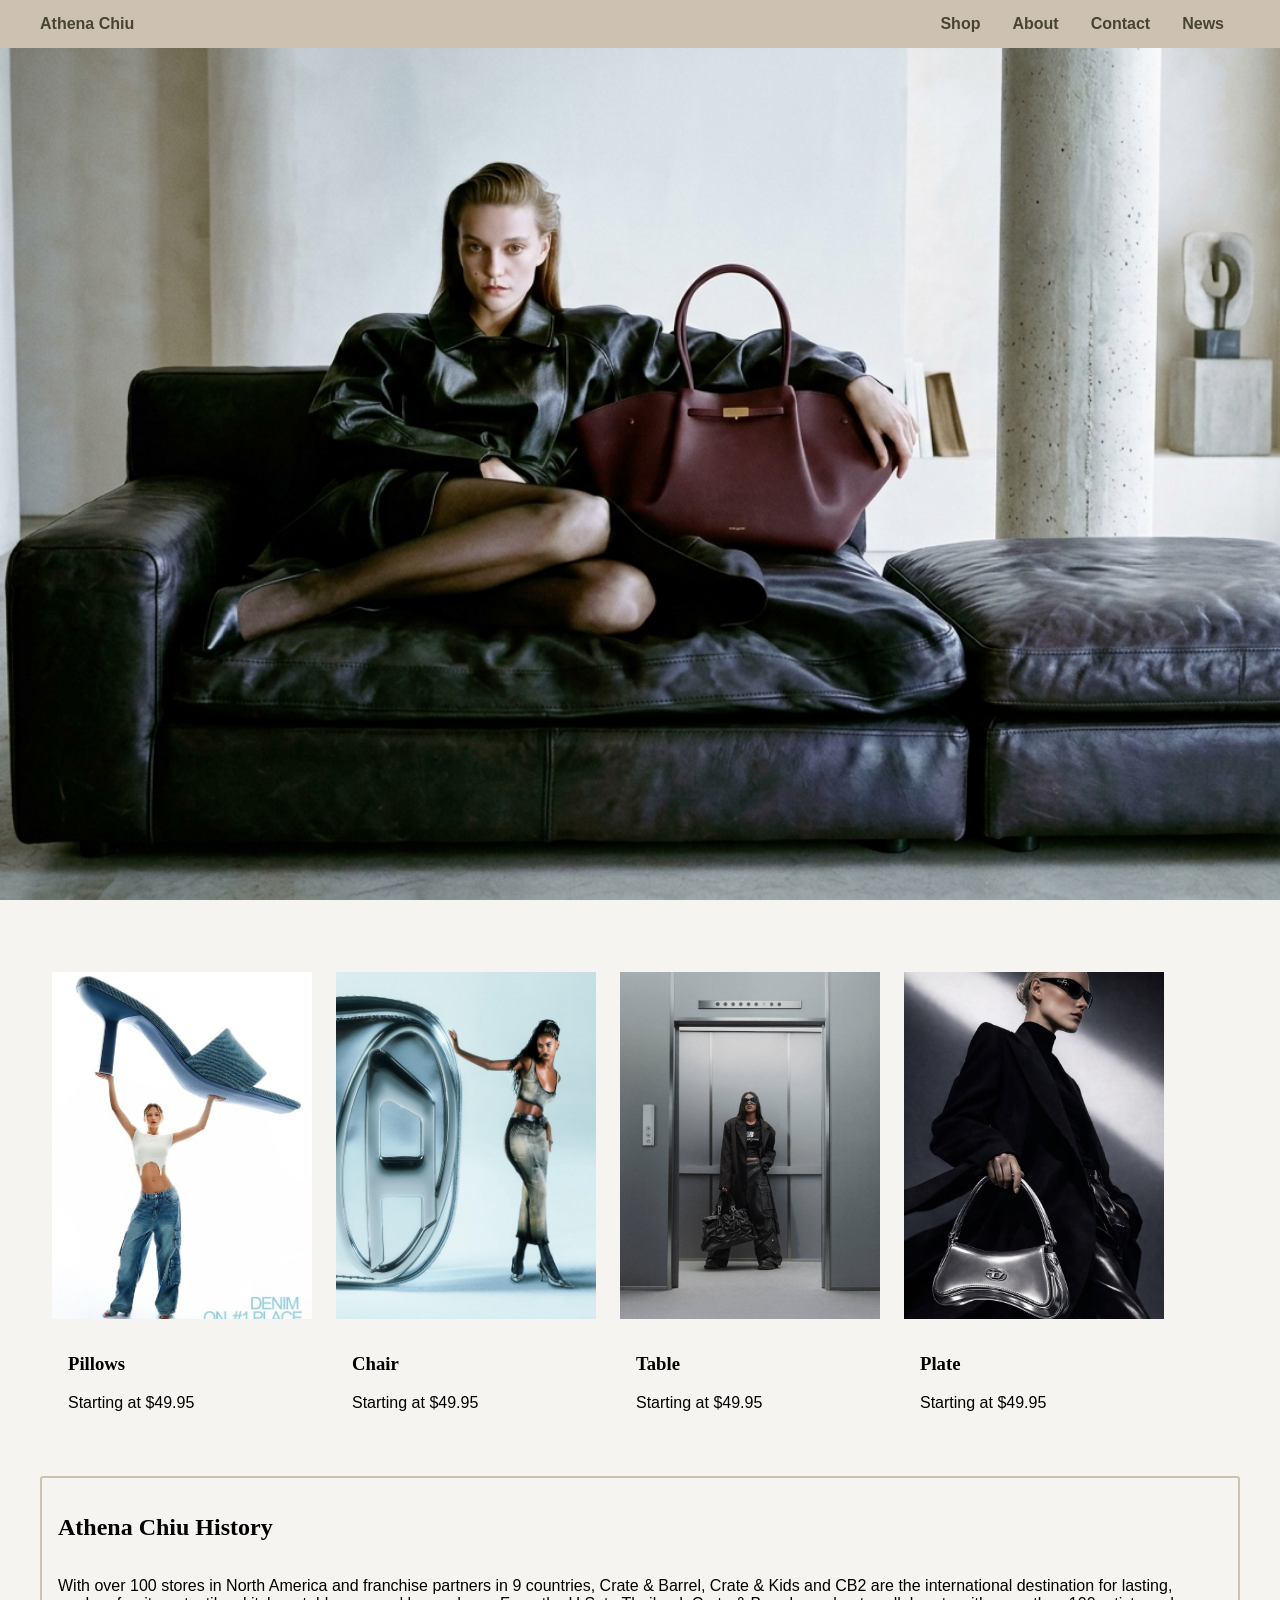
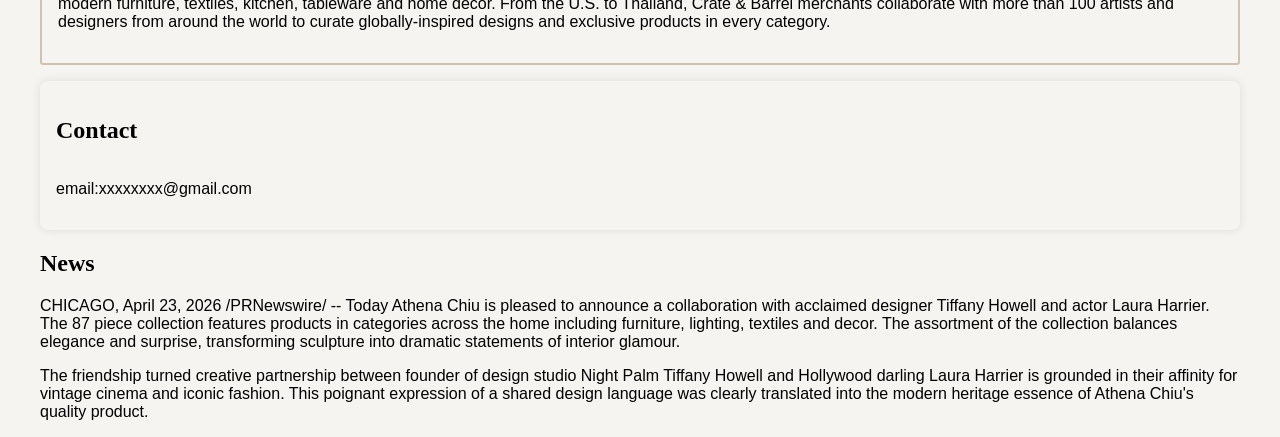
==== athenasite/public_html/aau/wnm608/chiu.athena/index.html @ 8b929cfa "Fix nested repository and restore homework files" ====
<!DOCTYPE html>
<html lang="en">
<head>
	<meta charset="UTF-8">
	<meta name="viewport" content="width=device-width, initial-scale=1.0">
	<title>Athena Chiu</title>

	<link rel="stylesheet" href="lib/css/styleguide.css">
	<link rel="stylesheet" href="css/storetheme.css">
</head>
<body>
	
	<header class="navbar">
		<div class="container display-flex">
			<div class="flex-none">
				<h1>Athena Chiu</h1>
			</div>
			<div class="flex-stretch"></div>

			<nav class="flex-none nav">
				<ul class="container display-flex">
					<li><a href="#article1">Shop</a></li>
					<li><a href="#article2">About</a></li>
					<li><a href="#article3">Contact</a></li>
					<li><a href="#article4">News</a></li>
				</ul>
			</nav>
		</div>
	</header>


	<div class="view-window" style="background-image:url('img/sofa.jpeg')">
		
	</div>
	<div id="article1" class="container display-flex">
		<div class="product">
  <img src="img/pillow.jpg" alt="Pillows">
  <div class="product-info">
    <h3>Pillows</h3>
    <p>Starting at $49.95</p>
  </div>
</div>

		<div class="product">
  <img src="img/chair.jpg" alt="Chair">
  <div class="product-info">
    <h3>Chair</h3>
    <p>Starting at $49.95</p>
  </div>
</div>

<div class="product">
  <img src="img/table.jpg" alt="Table">
  <div class="product-info">
    <h3>Table</h3>
    <p>Starting at $49.95</p>
  </div>
</div>

<div class="product">
  <img src="img/plate.jpg" alt="Plate">
  <div class="product-info">
    <h3>Plate</h3>
    <p>Starting at $49.95</p>
  </div>
</div>
</div>

		<div class="container">
		<!--<article id="article1" class="article card soft">
			<h2>Article 1</h2>
			<div class="article-body">
				<p>Lorem ipsum, dolor sit amet consectetur adipisicing, elit. Necessitatibus iste accusamus odit, pariatur mollitia! Ipsam reiciendis dignissimos sequi explicabo quas animi possimus, magnam qui minus commodi temporibus dicta ducimus placeat suscipit harum deserunt obcaecati! Sit aliquid dolorum, quos necessitatibus vel!</p>
				<p>Aut perferendis, odit saepe numquam sequi accusantium dolores distinctio suscipit consequatur perspiciatis eos nostrum, magnam velit ipsam minima totam ex minus dicta quos cum reprehenderit, corporis quas alias cumque. Illo consequuntur perferendis saepe totam officiis doloremque quam fugiat nam amet?</p>
				<p>Qui distinctio autem reiciendis cum non neque impedit repellendus totam dolorem quos. Rem voluptates inventore temporibus facilis ex. Ducimus nostrum natus libero illum impedit architecto harum fugiat odio. Magnam delectus cumque vitae voluptas ut hic asperiores excepturi aperiam voluptates in.</p>
			</div>
		</article>-->
		
		<article id="article2" class="article card hard">
			<h2>Athena Chiu History</h2>
			<div class="article-body">
				<p>With over 100 stores in North America and franchise partners in 9 countries, Crate & Barrel, Crate & Kids and CB2 are the international destination for lasting, modern furniture, textiles, kitchen, tableware and home decor. From the U.S. to Thailand, Crate & Barrel merchants collaborate with more than 100 artists and designers from around the world to curate globally-inspired designs and exclusive products in every category.</p>
			</div>
		</article>

		<article id="article3" class="article card soft">
			<h2>Contact</h2>
			<div class="article-body">
				<p>email:xxxxxxxx@gmail.com</p>
			</div>
		</article>

		<article id="article4" class="article">
			<h2>News</h2>
			<div class="article-body">
				<p>CHICAGO, April 23, 2026 /PRNewswire/ -- Today Athena Chiu is pleased to announce a collaboration with acclaimed designer Tiffany Howell and actor Laura Harrier. The 87 piece collection features products in categories across the home including furniture, lighting, textiles and decor. The assortment of the collection balances elegance and surprise, transforming sculpture into dramatic statements of interior glamour.</p>
				<p>The friendship turned creative partnership between founder of design studio Night Palm Tiffany Howell and Hollywood darling Laura Harrier is grounded in their affinity for vintage cinema and iconic fashion. This poignant expression of a shared design language was clearly translated into the modern heritage essence of Athena Chiu's quality product.</p>
			</div>
		</article>
	</div>

</body>
</html>
---- athenasite/public_html/aau/wnm608/chiu.athena/lib/css/styleguide.css ----
/* CSS RESET */


*, *::after, *::before {
	box - sizing: border-box;
}

:root {
	--color-neutral-light:#e6e4dc;
	--color-neutral-medium:#cdc2b2;
	--color-neutral-dark:#8b7b64;

	--color-black:#221f16;
	--color-white:#ffffff;
	--color-gray:#736f68;
	--color-olive:#48442f;

	--header-height:3rem;
	--spacing:1rem;


	--font-serif: Georgia, "Times New Roman", serif;
	--font-sans: Helvetica, Arial, sans-serif;
}

body {
	margin:0;
	font-size:100%;
	font-family:var(--font-sans);
}

h1,
h2,
h3,
h4,
h5,
h6 {
	font-family:var(--font-serif);
}

a {
	color:inherit;
	font-weight:bold;
	text-decoration:none;
}
a:hover {
	text-decoration: underline;
}




/* LAYOUT CLASSES */
.container {
	max-width:1200px;
	margin-right: auto;
	margin-left: auto;
}



.display-flex { display:flex; }
.display-inline-flex { display:inline-flex; }
.display-block { display:block; }
.display-inline-block { display:inline-block; }


.flex-stretch { flex: 1 1 auto;}
.flex-none { flex: none;}


.flex-align-center { align-items:center; }
.flex-justify-center { justify-content:center; }



/* COMPONENT CLASSES */

.nav ul {
	list-style-type:none;
	margin-top: 0;
	margin-bottom: 0;
	padding-left: 0;
}


.navbar {
	background-color:var(--color-neutral-medium);
	color:var(--color-olive);
	line-height:var(--header-height) ;
}

.navbar h1 {
	font-size:1em;
	margin:0;
	font-family:var(--font-sans) ;
}

.navbar a {
	padding:0 1em;
}

/* CARD */

.product {
	background-color: #f6f4f0;
	margin-top: 24px;
	margin-bottom: 1em;
	margin-left: 12px;
	margin-right: 12px;
	padding: 0;

	overflow: hidden;
	position: relative;
	display: flex;
	flex-direction: column;

	/* 改成彈性基準寬度，最大不超過 260px */
	flex: 1 1 200px;
	max-width: 260px;
	box-sizing: border-box;
}

.product img {
  width: 100%;
  aspect-ratio: 3 / 4; /* 強制維持直立黃金比例，圖片高度統一 */
  object-fit: cover;   /* 圖片填滿裁切，不會被壓扁或拉長 */
  display: block;      /* 消除圖片底部預設的 3px 空隙 */
}

/* 文字區域自己補 padding 留白 */
.product-info {
  padding: 1em;
}


.card {
	background-color:#f6f4f0;
	margin-top: 1em;
	margin-bottom: 1em;
	padding: 1em;

	overflow: hidden;
	position: relative;
	display: flex;
	flex-direction: column;
}



.card.soft {
	border-radius: 0.5em;
	box-shadow: 0 0 10px rgba(0, 0, 0, 0.1);
}

.card.hard {
	border-radius: 0.2em;
	border: 2px solid var(--color-neutral-medium);
}

.card.dark {
	background-color:var(--color-neutral-dark) ;
	color:var(--color-neutral-light) ;
}

.card.medium {
	background-color:var(--color-neutral-medium) ;
}

.card.flat {
	padding: 0;
}



.view-window {
	height: 100vh;
	position: relative;
	overflow: hidden;
	background-size: cover;
	background-position: center;
	background-attachment: fixed;
}
---- athenasite/public_html/aau/wnm608/chiu.athena/css/storetheme.css ----
:root {
	--color-offwhite: #f6f4f0;
}

body {
	background-color:var(--color-offwhite) ;
}
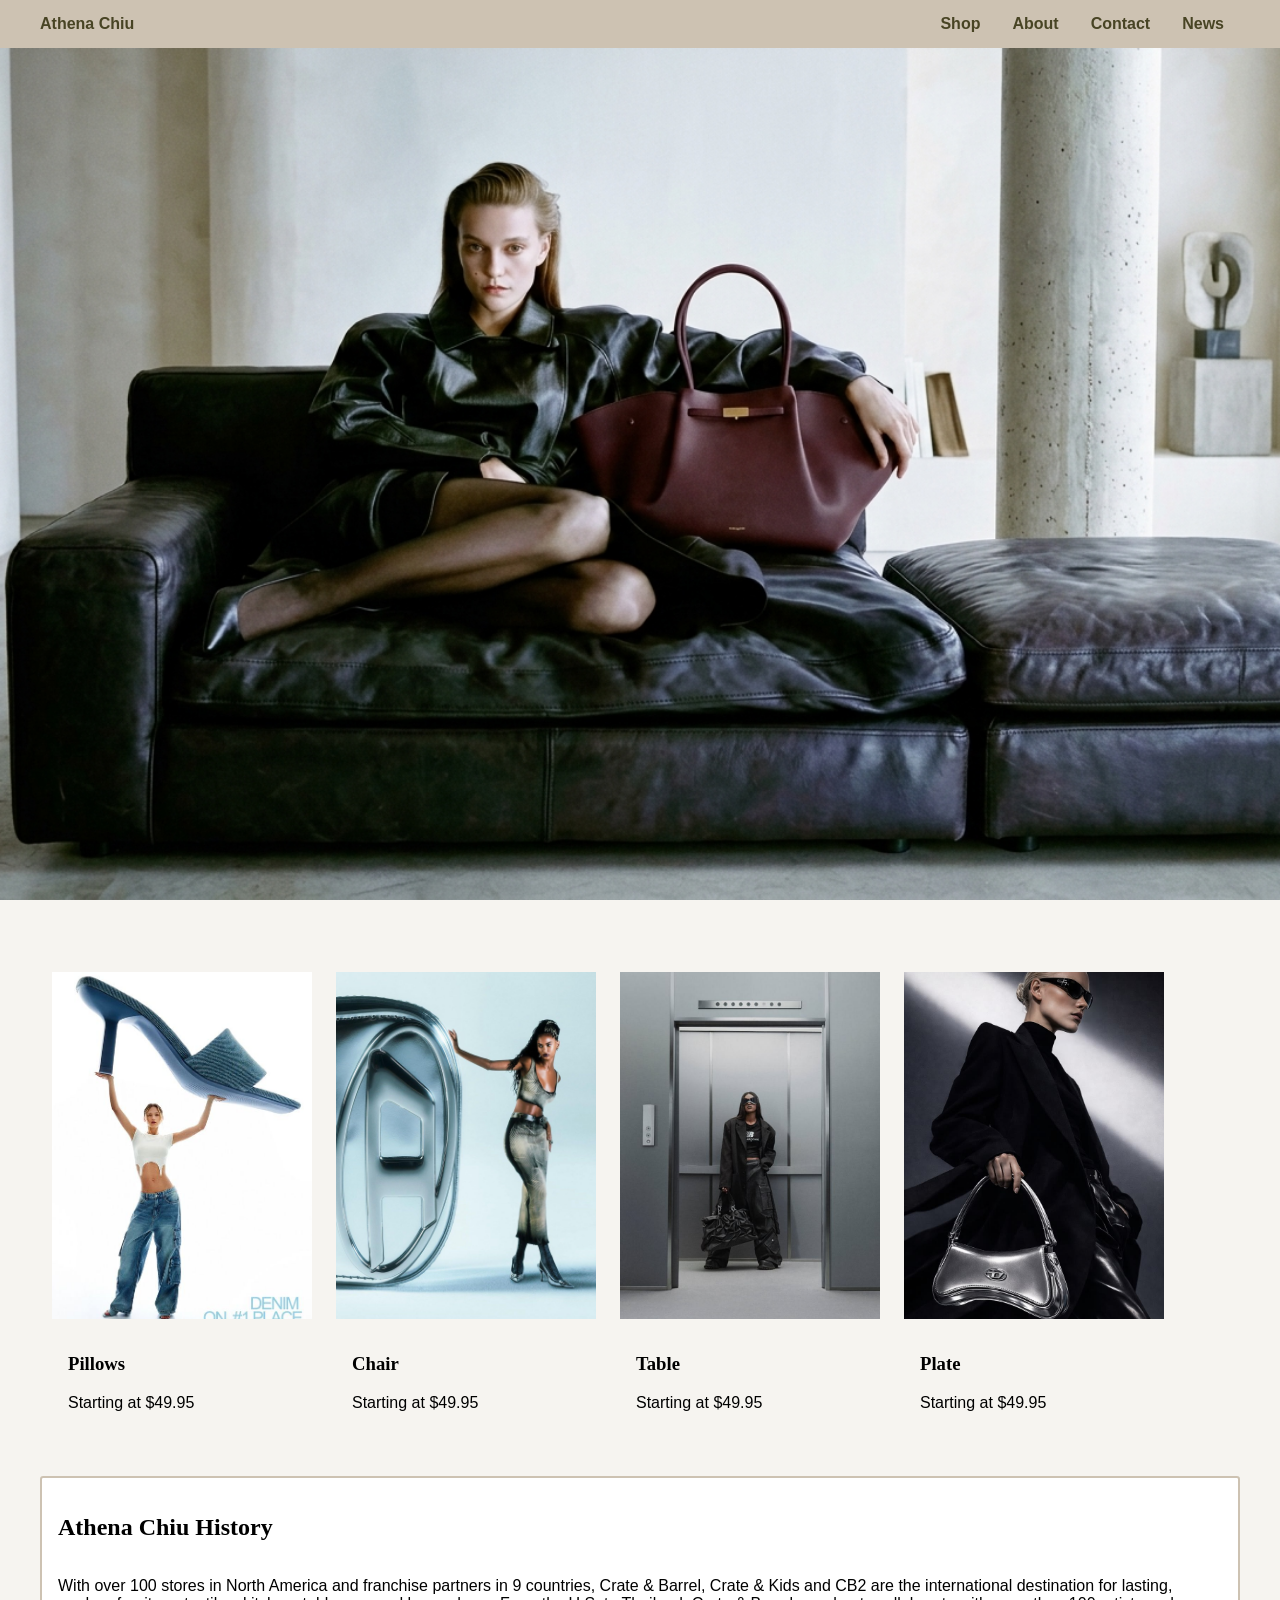
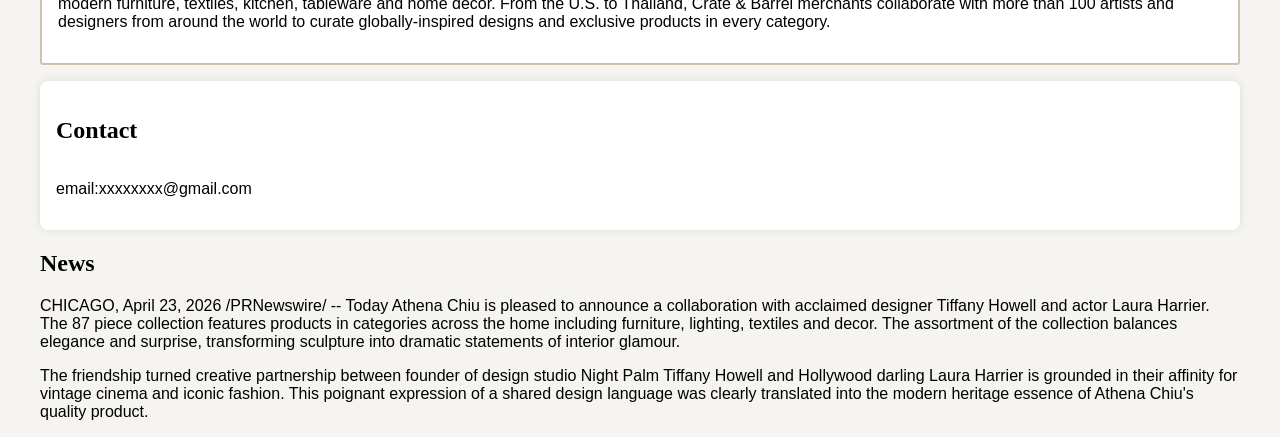
==== commit 52f3822c: "update" ====
--- a/athenasite/public_html/aau/wnm608/chiu.athena/index.html
+++ b/athenasite/public_html/aau/wnm608/chiu.athena/index.html
@@ -33,7 +33,7 @@
 		
 	</div>
 	<div id="article1" class="container display-flex">
-		<div class="product">
+		<div class="home-product">
   <img src="img/pillow.jpg" alt="Pillows">
   <div class="product-info">
     <h3>Pillows</h3>
@@ -41,7 +41,7 @@
   </div>
 </div>
 
-		<div class="product">
+		<div class="home-product">
   <img src="img/chair.jpg" alt="Chair">
   <div class="product-info">
     <h3>Chair</h3>
@@ -49,7 +49,7 @@
   </div>
 </div>
 
-<div class="product">
+<div class="home-product">
   <img src="img/table.jpg" alt="Table">
   <div class="product-info">
     <h3>Table</h3>
@@ -57,7 +57,7 @@
   </div>
 </div>
 
-<div class="product">
+<div class="home-product">
   <img src="img/plate.jpg" alt="Plate">
   <div class="product-info">
     <h3>Plate</h3>
--- a/athenasite/public_html/aau/wnm608/chiu.athena/lib/css/styleguide.css
+++ b/athenasite/public_html/aau/wnm608/chiu.athena/lib/css/styleguide.css
@@ -2,7 +2,7 @@
 
 
 *, *::after, *::before {
-	box - sizing: border-box;
+	box-sizing: border-box;
 }
 
 :root {
@@ -10,10 +10,13 @@
 	--color-neutral-medium:#cdc2b2;
 	--color-neutral-dark:#8b7b64;
 
+	--color-main-light:#b1a592;
+	--color-main-medium:#736f4a;
+	--color-main-dark:#484424;
+
 	--color-black:#221f16;
 	--color-white:#ffffff;
 	--color-gray:#736f68;
-	--color-olive:#48442f;
 
 	--header-height:3rem;
 	--spacing:1rem;
@@ -72,6 +75,24 @@
 .flex-align-center { align-items:center; }
 .flex-justify-center { justify-content:center; }
 
+/* GRID SYSTEM */
+
+.grid {
+    display: grid;
+    grid-template-columns: repeat(12, 1fr);
+}
+
+.grid.gap {
+    gap: 1em;
+}
+
+.col-xs-12 {
+    grid-column: span 12;
+}
+
+.col-md-4 {
+    grid-column: span 4;
+}
 
 
 /* COMPONENT CLASSES */
@@ -83,10 +104,89 @@
 	padding-left: 0;
 }
 
+.nav a {
+	display:block;
+	padding: 0.2em 0.5em;
+}
+
+.nav a:hover {
+	background-color: var(--color-main-medium);
+	color: var(--color-white);
+	text-decoration:none;
+}
+
+.nav .active a {
+	background-color: var(--color-main-light);
+	color: inherit;
+}
+
+.nav-material ul,
+.nav-crumbs ul,
+.nav-pills ul,
+.nav-stretch ul,
+.nav-flex ul {
+	display: flex;
+}
+
+.nav-material li,
+.nav-stretch li {
+	flex: 1 1 auto;
+	text-align: center;
+}
+
+.nav-pills a {
+	border-radius: 2em;
+	padding: 0.5em 1em;
+}
+
+.nav-crumbs a {
+	display: inline-block;
+}
+
+.nav-crumbs .active a,
+.nav-crumbs a:hover {
+	background-color: transparent;
+	color: inherit;
+	text-decoration: underline;
+}
+
+.nav-crumbs li:not(:first-child)::before {
+	content: '/';
+}
+
+.nav-material a {
+	padding: 0.5em 1em;
+	position: relative;
+}
+
+.nav-material .active a {
+	background-color: transparent;
+	color: inherit;
+}
+
+.nav-material a:hover {
+	background-color:var(--color-neutral-light);
+	color: inherit;
+}
+
+.nav-material a::after {
+	content: '';
+	position: absolute;
+	bottom: 0;
+	left: 0;
+	width: 100%;
+	height: 0;
+	background-color: var(--color-main-medium);
+	transition: all 0.3s;
+}
+
+.nav-material .active a::after {
+	height: 4px;
+}
 
 .navbar {
 	background-color:var(--color-neutral-medium);
-	color:var(--color-olive);
+	color:var(--color-main-dark);
 	line-height:var(--header-height) ;
 }
 
@@ -102,50 +202,47 @@
 
 /* CARD */
 
-.product {
-	background-color: #f6f4f0;
-	margin-top: 24px;
+.home-product {
+    background-color: #f6f4f0;
+    margin-top: 24px;
+    margin-bottom: 1em;
+    margin-left: 12px;
+    margin-right: 12px;
+    padding: 0;
+
+    overflow: hidden;
+    position: relative;
+    display: flex;
+    flex-direction: column;
+
+    flex: 1 1 200px;
+    max-width: 260px;
+    box-sizing: border-box;
+}
+
+.home-product img {
+    width: 100%;
+    aspect-ratio: 3 / 4;
+    object-fit: cover;
+    display: block;
+}
+
+.product-info {
+    padding: 1em;
+}
+
+
+.card {
+	background-color:var(--color-white);
+	margin-top: 1em;
 	margin-bottom: 1em;
-	margin-left: 12px;
-	margin-right: 12px;
-	padding: 0;
+	padding: 1em;
 
 	overflow: hidden;
 	position: relative;
 	display: flex;
 	flex-direction: column;
-
-	/* 改成彈性基準寬度，最大不超過 260px */
-	flex: 1 1 200px;
-	max-width: 260px;
-	box-sizing: border-box;
-}
-
-.product img {
-  width: 100%;
-  aspect-ratio: 3 / 4; /* 強制維持直立黃金比例，圖片高度統一 */
-  object-fit: cover;   /* 圖片填滿裁切，不會被壓扁或拉長 */
-  display: block;      /* 消除圖片底部預設的 3px 空隙 */
-}
-
-/* 文字區域自己補 padding 留白 */
-.product-info {
-  padding: 1em;
-}
-
-
-.card {
-	background-color:#f6f4f0;
-	margin-top: 1em;
-	margin-bottom: 1em;
-	padding: 1em;
-
-	overflow: hidden;
-	position: relative;
-	display: flex;
-	flex-direction: column;
-}
-
+}
 
 
 .card.soft {
@@ -180,4 +277,56 @@
 	background-size: cover;
 	background-position: center;
 	background-attachment: fixed;
+}
+
+/*TABLES*/
+
+.table {
+	width: 100%;
+	border-collapse: collapse;
+}
+
+.table th,
+.table td {
+	text-align: left;
+	padding: 0.2em 0.5em;
+}
+
+.table.striped tbody tr:nth-child(odd) {
+	background-color: var(--color-neutral-light);
+}
+
+.table.lined.all th:not(:first-child),
+.table.lined.all td:not(:first-child),
+.table.lined.vertical th:not(:first-child),
+.table.lined.vertical td:not(:first-child) {
+	border-left: 1px solid var(--color-neutral-medium);
+}
+
+.table.lined.horizontal tbody tr,
+.table.lined.horizontal tbody tr {
+	border-top: 1px solid var(--color-neutral-medium);
+}
+
+.table.lined.all tbody tr,
+.table.lined.all tbody tr {
+	border-top: 1px solid var(--color-neutral-medium);
+}
+
+.table.lined.all,
+.table.lined.border {
+	border: 1px solid var(--color-neutral-medium);
+}
+
+/*Figure*/
+.figure {
+	margin: 0;
+	background-color: var(--color-white);
+}
+.figure img {
+	width: 100%;
+	vertical-align: text-bottom;
+}
+.figure figcaption {
+	padding: 1em;
 }
--- a/athenasite/public_html/aau/wnm608/chiu.athena/css/storetheme.css
+++ b/athenasite/public_html/aau/wnm608/chiu.athena/css/storetheme.css
@@ -1,8 +1,78 @@
 
 :root {
 	--color-offwhite: #f6f4f0;
+
+	--color-main-light:#b1a592;
+	--color-main-medium:#736f4a;
+	--color-main-dark:#484424;
 }
 
 body {
 	background-color:var(--color-offwhite) ;
+}
+
+.figure.product {
+	border-radius: 0.5em;
+	box-shadow: 0 2px 5px rgba(0,0,0,0.1);
+	overflow: hidden;
+}
+
+.product-overlay {
+	position: relative;
+	overflow: hidden;
+}
+.product-overlay figcaption {
+	position: absolute;
+	top: 0;
+	left: 0;
+	width: 100%;
+	height: 100%;
+	background-color: rgba(0,0,0,0.5);
+	opacity: 0;
+	transition: all 0.3s;
+	display: flex;
+	align-items: center;
+	justify-content: center;
+}
+
+.product-overlay:hover figcaption {
+	opacity: 1;
+}
+
+.product-overlay .caption-body {
+	background-color: white;
+	border-radius: 0.5em;
+	padding: 1em;
+	transform: translateY(2em);
+	transition: all 0.3s;
+}
+
+.product-overlay:hover .caption-body {
+	transform: translateY(0);
+}
+
+.product-overlay img {
+	transform: scale(1,1);
+	transition: all 0.3s;
+}
+
+.product-overlay:hover img {
+	transform: scale(1.4,1.4);
+}
+
+@media (max-width: 600px) {
+	.product-overlay figcaption {
+		position: relative;
+		display: block;
+		top: initial;
+		left: initial;
+		width: 100%;
+		height: initial;
+		opacity: 1;
+		background-color: initial;
+	}
+	.product-overlay .caption-body {
+		transform: none;
+		padding: 0;
+	}
 }
